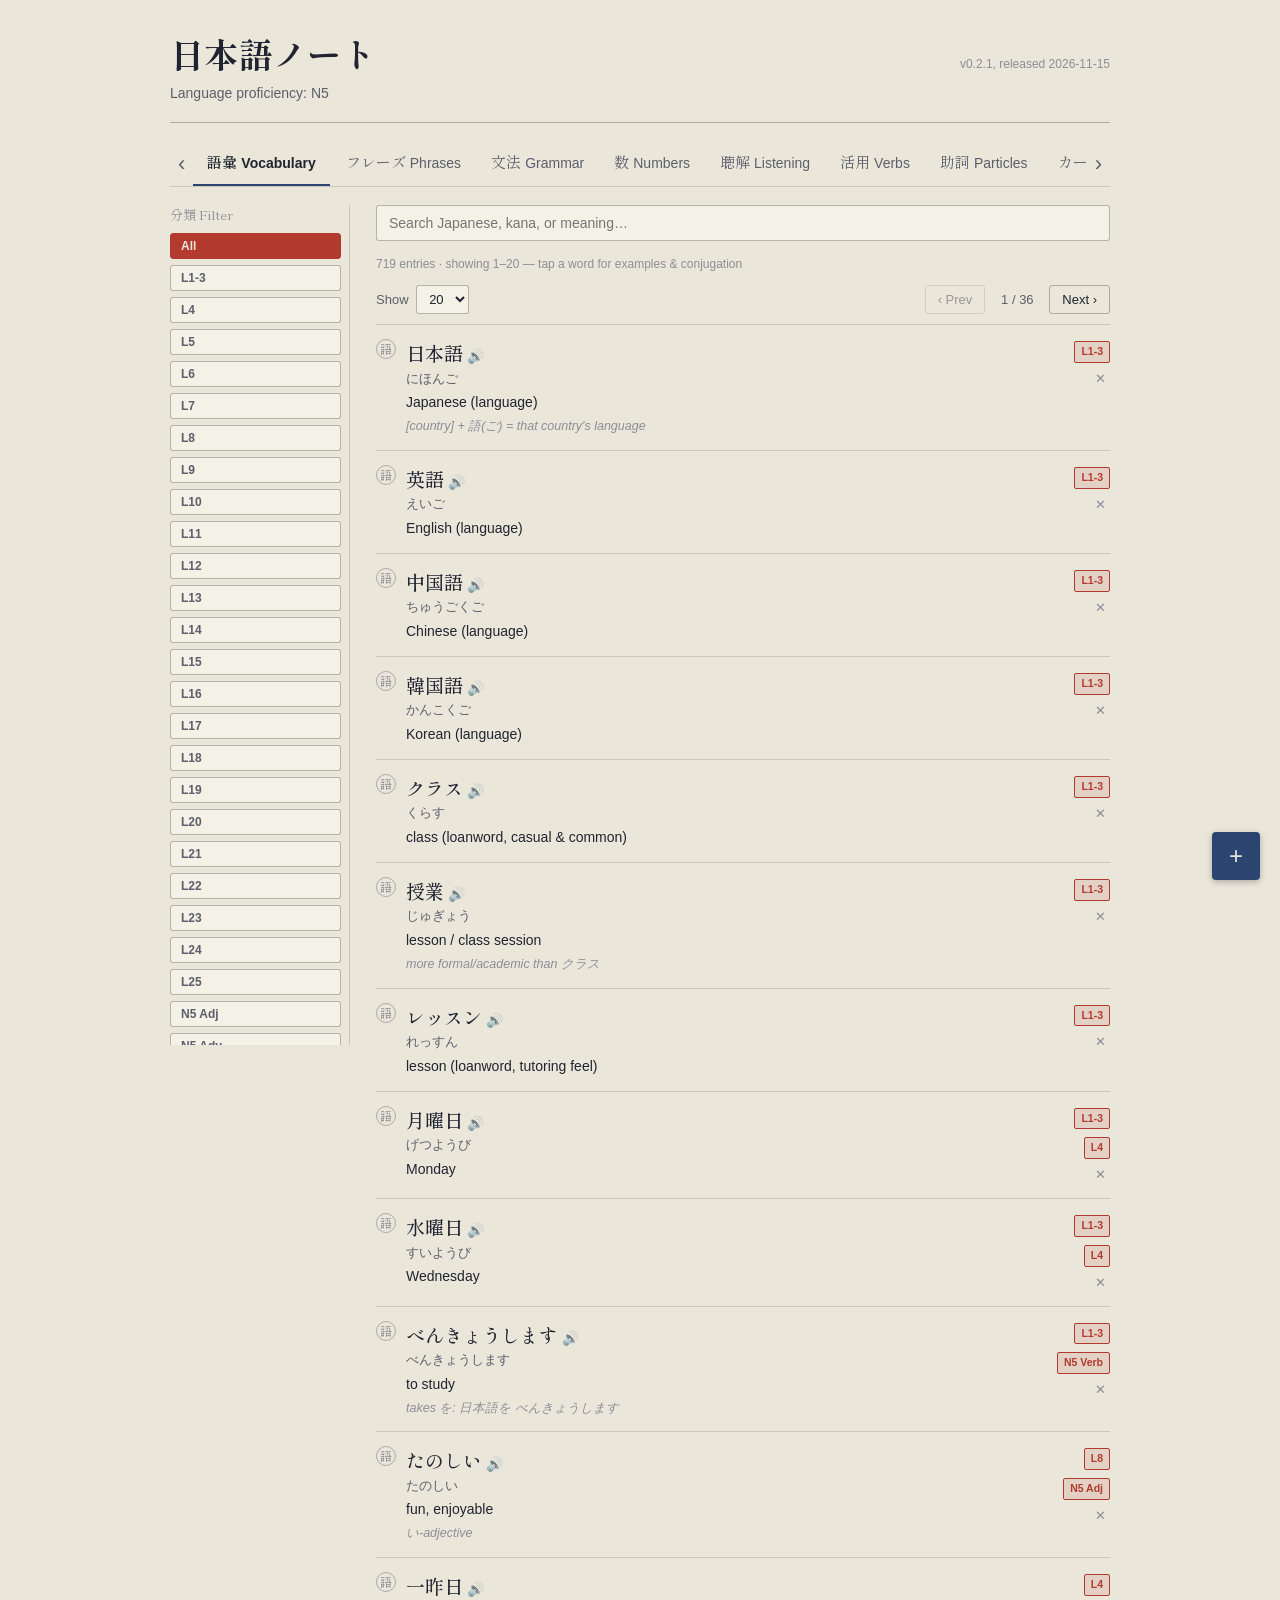
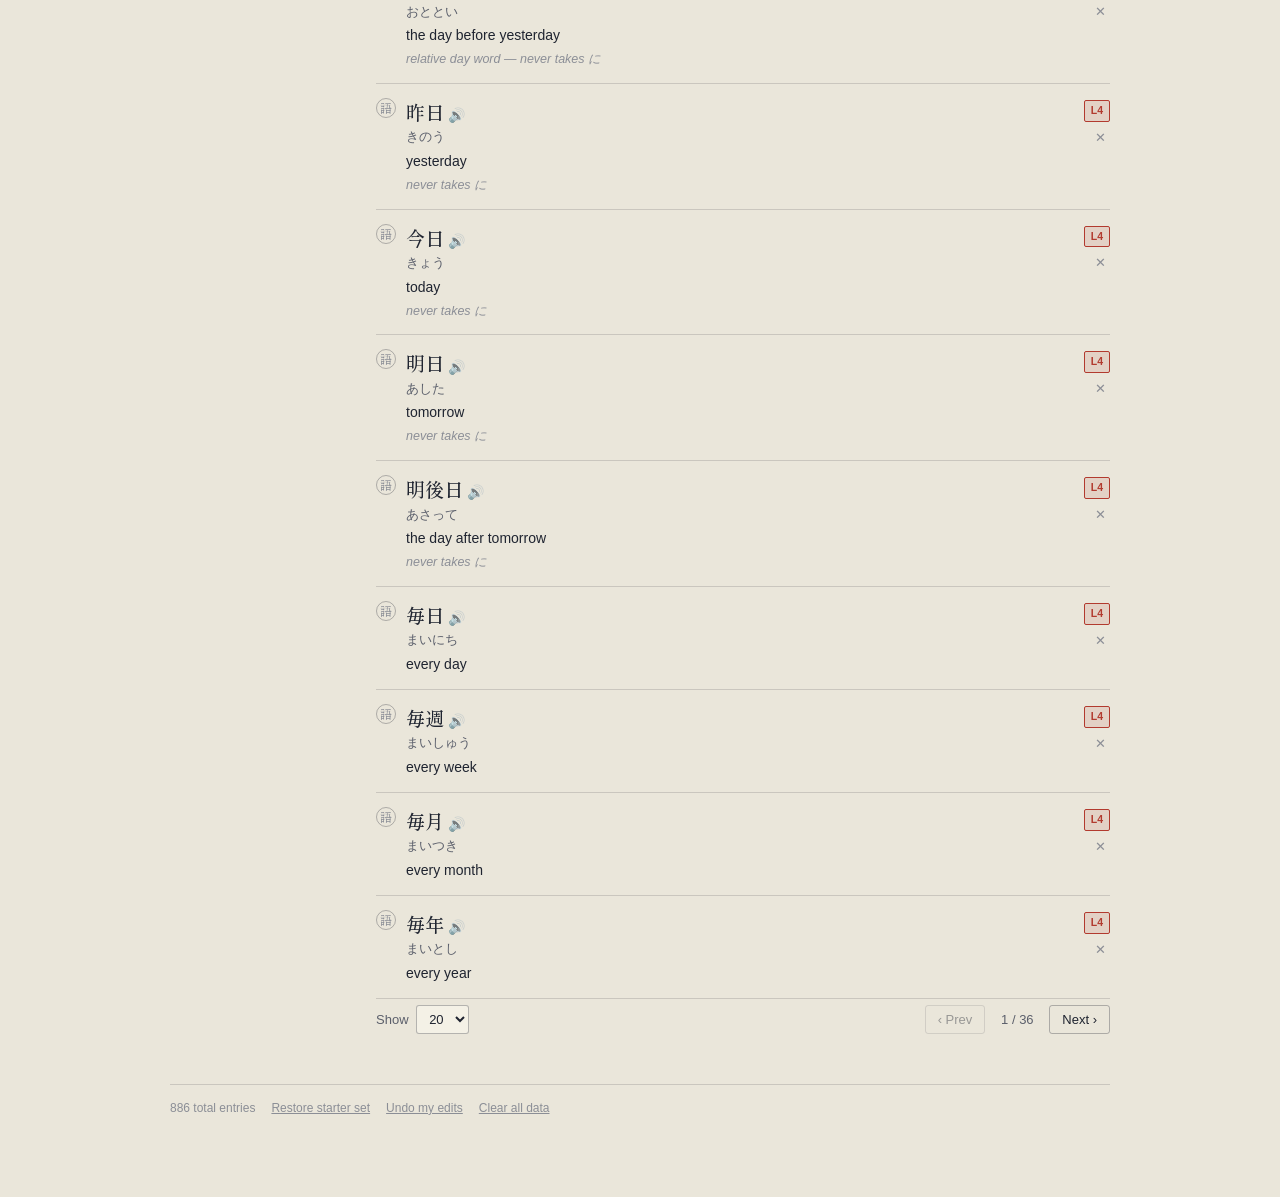
==== index.html @ fc646d75 "First commit for v.0.2.x" ====
<!DOCTYPE html>
<html lang="en">
<head>
<meta charset="UTF-8">
<meta name="viewport" content="width=device-width, initial-scale=1, viewport-fit=cover">
<title>日本語ノート — My Japanese Notebook</title>
<link rel="preconnect" href="https://fonts.googleapis.com">
<link rel="preconnect" href="https://fonts.gstatic.com" crossorigin>
<link rel="stylesheet" href="https://fonts.googleapis.com/css2?family=Shippori+Mincho:wght@500;700&display=swap">
<link rel="stylesheet" href="css/style.css">
</head>
<body>
<div class="app">
  <header class="top">
    <div class="top-row"><h1>日本語ノート</h1><span class="ver-line">v0.2.1, released 2026-11-15</span></div>
    <p class="prof-line">Language proficiency: N5</p>
  </header>

  <div class="tabs-wrap"><button class="tab-arrow" id="tabPrev" aria-label="Previous section">‹</button><nav class="tabs" id="tabs">
    <button data-tab="vocab" class="active"><span class="jp">語彙</span>Vocabulary</button>
    <button data-tab="phrase"><span class="jp">フレーズ</span>Phrases</button>
    <button data-tab="grammar"><span class="jp">文法</span>Grammar</button>
    <button data-tab="numbers"><span class="jp">数</span>Numbers</button>
    <button data-tab="listening"><span class="jp">聴解</span>Listening</button>
    <button data-tab="verbs"><span class="jp">活用</span>Verbs</button>
    <button data-tab="particles"><span class="jp">助詞</span>Particles</button>
    <button data-tab="flashcards"><span class="jp">カード</span>Flashcards</button>
    <button data-tab="quiz"><span class="jp">クイズ</span>Quiz</button>
  </nav><button class="tab-arrow" id="tabNext" aria-label="Next section">›</button></div>

  <main id="content"></main>

  <button class="fab" id="addFab" title="Add a new entry" aria-label="Add a new entry">+</button>

  <footer class="app-footer">
    <span id="totalCount"></span>
    <button id="restoreBtn">Restore starter set</button>
    <button id="resetEditsBtn">Undo my edits</button>
    <button id="clearBtn">Clear all data</button>
  </footer>
</div>

<div class="modal-overlay hidden" id="modalOverlay">
  <div class="modal">
    <h2 id="modalTitle">Add an entry</h2>
    <form id="addForm">
      <div class="field">
        <label for="f-category">Type</label>
        <select id="f-category">
          <option value="vocab">Vocabulary</option>
          <option value="phrase">Phrase</option>
          <option value="grammar">Grammar point</option>
        </select>
      </div>
      <div class="field">
        <label for="f-jp">Japanese</label>
        <textarea id="f-jp" rows="2" placeholder="例：食べます（會話可以換行貼上）" required></textarea>
      </div>
      <div class="field">
        <label for="f-reading">Reading / romaji</label>
        <input id="f-reading" type="text" placeholder="たべます">
      </div>
      <div class="field">
        <label for="f-meaning">Meaning</label>
        <textarea id="f-meaning" rows="2" placeholder="to eat" required></textarea>
      </div>
      <div class="field">
        <label>Tags <span class="field-hint">tap to select; a word can have several</span></label>
        <div id="tagPicker" class="tag-picker"></div>
        <div class="tag-add-row">
          <input id="f-newtag" type="text" placeholder="New tag, e.g. My Weak" autocomplete="off">
          <button type="button" class="btn" id="addTagBtn">＋ Add tag</button>
        </div>
        <input type="hidden" id="f-lesson" value="">
      </div>
      <div class="field">
        <label for="f-notes">Notes / example (optional)</label>
        <textarea id="f-notes" placeholder="Usage note or an example sentence"></textarea>
      </div>
      <div class="modal-actions">
        <button type="button" class="btn" id="cancelAdd">Cancel</button>
        <button type="submit" class="btn primary">Save entry</button>
      </div>
    </form>
  </div>
</div>

<script src="js/data-vocab.js"></script>
<script src="js/data-drills.js"></script>
<script src="js/app.js"></script>
</body>
</html>
---- css/style.css ----
:root {
    --paper: #EAE6DA;
    --paper-card: #F4F1E6;
    --ink: #1F2430;
    --ink-soft: #5B5F6B;
    --ink-faint: #8B8E96;
    --indigo: #2B4570;
    --indigo-soft: #5878A6;
    --seal: #B23A2E;
    --seal-ghost: rgba(178,58,46,0.12);
    --success: #4F6F52;
    --hairline: rgba(31,36,48,0.16);
    --hairline-strong: rgba(31,36,48,0.3);
    --focus: #2B4570;
    --font-display: "Shippori Mincho", "Hiragino Mincho ProN", "Yu Mincho", Georgia, serif;
    --font-body: -apple-system, BlinkMacSystemFont, "Segoe UI", Roboto, "Helvetica Neue", Arial, sans-serif;
  }
  @media (prefers-color-scheme: dark) {
    :root:not([data-theme="light"]) {
      --paper: #14181C;
      --paper-card: #1B2026;
      --ink: #E7E3DA;
      --ink-soft: #A9ADB6;
      --ink-faint: #70747C;
      --indigo: #8CAAD6;
      --indigo-soft: #5878A6;
      --seal: #E07264;
      --seal-ghost: rgba(224,114,100,0.14);
      --success: #86B08A;
      --hairline: rgba(231,227,218,0.14);
      --hairline-strong: rgba(231,227,218,0.28);
    }
  }
  :root[data-theme="dark"] {
    --paper: #14181C;
    --paper-card: #1B2026;
    --ink: #E7E3DA;
    --ink-soft: #A9ADB6;
    --ink-faint: #70747C;
    --indigo: #8CAAD6;
    --indigo-soft: #5878A6;
    --seal: #E07264;
    --seal-ghost: rgba(224,114,100,0.14);
    --success: #86B08A;
    --hairline: rgba(231,227,218,0.14);
    --hairline-strong: rgba(231,227,218,0.28);
  }
  * { box-sizing: border-box; }
  @media (prefers-reduced-motion: reduce) {
    * { animation: none !important; transition: none !important; }
  }
  html, body {
    height: 100%;
  }
  body {
    margin: 0;
    background: var(--paper);
    color: var(--ink);
    font-family: var(--font-body);
    line-height: 1.5;
    padding-top: env(safe-area-inset-top, 0px);
    padding-bottom: env(safe-area-inset-bottom, 0px);
  }
  html { scroll-padding-top: env(safe-area-inset-top, 0px); }

  .app {
    max-width: 720px;
    margin: 0 auto;
    padding: 28px 20px 80px;
  }

  header.top {
    padding-bottom: 18px;
    border-bottom: 1px solid var(--hairline-strong);
    margin-bottom: 18px;
  }
  header.top h1 {
    font-family: var(--font-display);
    font-weight: 700;
    font-size: clamp(26px, 6vw, 34px);
    margin: 0 0 4px;
    letter-spacing: 0.01em;
  }
  header.top p {
    margin: 0;
    color: var(--ink-soft);
    font-size: 14px;
    max-width: 48ch;
  }

  .top-row { display: flex; flex-wrap: wrap; align-items: baseline; justify-content: space-between; gap: 2px 12px; }
  .ver-line { margin-left: auto; font-size: 12px; color: var(--ink-faint); white-space: nowrap; }
  nav.tabs {
    display: flex;
    gap: 2px;
    overflow-x: auto;
    border-bottom: 1px solid var(--hairline);
    margin-bottom: 18px;
    -webkit-overflow-scrolling: touch;
  }
  nav.tabs::-webkit-scrollbar { display: none; }
  nav.tabs button {
    flex: 0 0 auto;
    background: none;
    border: none;
    font-family: var(--font-body);
    font-size: 14px;
    color: var(--ink-soft);
    padding: 10px 14px 12px;
    cursor: pointer;
    border-bottom: 2px solid transparent;
    white-space: nowrap;
  }
  nav.tabs button .jp { font-family: var(--font-display); font-size: 15px; margin-right: 4px; }
  nav.tabs button.active {
    color: var(--ink);
    border-bottom-color: var(--indigo);
    font-weight: 600;
  }
  nav.tabs button:focus-visible,
  button:focus-visible,
  input:focus-visible,
  select:focus-visible,
  textarea:focus-visible {
    outline: 2px solid var(--focus);
    outline-offset: 2px;
  }

  .toolbar {
    display: flex;
    gap: 8px;
    margin-bottom: 14px;
  }
  .toolbar input[type="search"] {
    flex: 1;
    min-width: 0;
    padding: 9px 12px;
    border: 1px solid var(--hairline-strong);
    background: var(--paper-card);
    color: var(--ink);
    border-radius: 3px;
    font-size: 14px;
  }
  .count-note {
    color: var(--ink-faint);
    font-size: 12px;
    margin: 0 0 12px;
  }

  .entry-list { display: flex; flex-direction: column; }
  .entry-row {
    display: grid;
    grid-template-columns: auto 1fr auto;
    gap: 10px;
    align-items: start;
    padding: 14px 0;
    border-bottom: 1px solid var(--hairline);
  }
  .entry-row:first-child { border-top: 1px solid var(--hairline); }
  .seal-chip {
    font-family: var(--font-body);
    font-size: 11px;
    font-weight: 700;
    color: var(--seal);
    border: 1.5px solid var(--seal);
    background: var(--seal-ghost);
    padding: 2px 6px;
    border-radius: 2px;
    transform: rotate(-3deg);
    white-space: nowrap;
    margin-top: 2px;
    cursor: pointer;
  }
  .entry-main .jp-line {
    font-family: var(--font-display);
    font-size: 19px;
    font-weight: 500;
  }
  .entry-main .reading {
    font-size: 13px;
    color: var(--ink-soft);
    margin-top: 1px;
  }
  .entry-main .meaning {
    margin-top: 4px;
    font-size: 14px;
  }
  .entry-main .notes {
    margin-top: 4px;
    font-size: 12.5px;
    color: var(--ink-faint);
    font-style: italic;
  }
  .cat-mono {
    font-family: var(--font-display);
    font-size: 12px;
    color: var(--ink-faint);
    border: 1px solid var(--hairline-strong);
    width: 20px; height: 20px;
    display: flex; align-items: center; justify-content: center;
    border-radius: 50%;
    flex: 0 0 auto;
  }
  .row-head { display: flex; gap: 6px; align-items: flex-start; }
  .del-btn {
    background: none;
    border: none;
    color: var(--ink-faint);
    cursor: pointer;
    font-size: 13px;
    padding: 2px 4px;
  }
  .del-btn:hover { color: var(--seal); }
  .empty-state {
    padding: 40px 10px;
    text-align: center;
    color: var(--ink-faint);
    font-size: 14px;
  }

  .fab {
    position: fixed;
    right: max(20px, env(safe-area-inset-right, 0px));
    bottom: max(20px, env(safe-area-inset-bottom, 0px) + 16px);
    width: 48px; height: 48px;
    background: var(--indigo);
    color: var(--paper);
    border: none;
    border-radius: 4px;
    font-size: 24px;
    line-height: 1;
    cursor: pointer;
    box-shadow: 0 2px 6px rgba(0,0,0,0.25);
  }

  .modal-overlay {
    position: fixed; inset: 0;
    background: rgba(0,0,0,0.45);
    display: flex; align-items: flex-end; justify-content: center;
    z-index: 50;
  }
  .modal-overlay.hidden { display: none; }
  .modal {
    background: var(--paper-card);
    width: 100%;
    max-width: 560px;
    border-radius: 10px 10px 0 0;
    padding: 20px 20px calc(20px + env(safe-area-inset-bottom, 0px));
    max-height: 85vh;
    overflow-y: auto;
  }
  @media (min-width: 640px) {
    .modal-overlay { align-items: center; }
    .modal { border-radius: 10px; }
  }
  .modal h2 {
    font-family: var(--font-display);
    font-size: 20px;
    margin: 0 0 14px;
  }
  .field { margin-bottom: 12px; }
  .field label {
    display: block;
    font-size: 12px;
    color: var(--ink-soft);
    margin-bottom: 4px;
  }
  .field input, .field select, .field textarea {
    width: 100%;
    padding: 9px 10px;
    border: 1px solid var(--hairline-strong);
    background: var(--paper);
    color: var(--ink);
    border-radius: 3px;
    font-size: 14px;
    font-family: var(--font-body);
  }
  .field textarea { resize: vertical; min-height: 54px; }
  .modal-actions { display: flex; gap: 10px; justify-content: flex-end; margin-top: 16px; }
  .btn {
    padding: 9px 16px;
    border-radius: 3px;
    border: 1px solid var(--hairline-strong);
    background: transparent;
    color: var(--ink);
    cursor: pointer;
    font-size: 14px;
    font-family: var(--font-body);
  }
  .btn.primary {
    background: var(--indigo);
    border-color: var(--indigo);
    color: var(--paper);
    font-weight: 600;
  }

  /* Flashcards */
  .fc-controls {
    display: flex;
    gap: 8px;
    align-items: center;
    margin-bottom: 16px;
    flex-wrap: wrap;
  }
  .fc-controls select { padding: 7px 10px; border-radius: 3px; border: 1px solid var(--hairline-strong); background: var(--paper-card); color: var(--ink); font-size: 13px; }
  .fc-progress { font-size: 12px; color: var(--ink-faint); margin-left: auto; }
  .fc-stage { display: flex; justify-content: center; padding: 20px 0 30px; perspective: 1200px; }
  .fc-card {
    width: 100%;
    max-width: 420px;
    height: 240px;
    position: relative;
    cursor: pointer;
  }
  .fc-card-inner {
    position: relative;
    width: 100%; height: 100%;
    transition: transform 0.45s;
    transform-style: preserve-3d;
  }
  .fc-card.flipped .fc-card-inner { transform: rotateY(180deg); }
  .fc-face {
    position: absolute; inset: 0;
    backface-visibility: hidden;
    border: 1px solid var(--hairline-strong);
    border-radius: 6px;
    background: var(--paper-card);
    display: flex; flex-direction: column; align-items: center; justify-content: center;
    padding: 24px;
    text-align: center;
    background-image:
      repeating-linear-gradient(var(--hairline) 0 1px, transparent 1px 28px),
      repeating-linear-gradient(90deg, var(--hairline) 0 1px, transparent 1px 28px);
    background-position: center;
  }
  .fc-face .big-jp {
    font-family: var(--font-display);
    font-size: clamp(26px, 7vw, 36px);
    font-weight: 700;
  }
  .fc-face .fc-reading { margin-top: 8px; color: var(--ink-soft); font-size: 14px; }
  .fc-face.back { transform: rotateY(180deg); }
  .fc-face .fc-meaning { font-size: 17px; font-weight: 600; }
  .fc-face .fc-notes { margin-top: 10px; font-size: 12.5px; color: var(--ink-faint); font-style: italic; max-width: 34ch; }
  .fc-face .hint { position: absolute; bottom: 10px; font-size: 11px; color: var(--ink-faint); }
  .fc-nav { display: flex; justify-content: center; gap: 10px; }

  /* Quiz */
  .quiz-q { font-size: 13px; color: var(--ink-faint); margin-bottom: 6px; }
  .quiz-jp { font-family: var(--font-display); font-size: 28px; margin-bottom: 2px; }
  .quiz-reading { color: var(--ink-soft); margin-bottom: 20px; font-size: 15px; }
  .quiz-options { display: flex; flex-direction: column; gap: 8px; margin-bottom: 18px; }
  .quiz-opt {
    text-align: left;
    padding: 12px 14px;
    border: 1px solid var(--hairline-strong);
    background: var(--paper-card);
    border-radius: 4px;
    font-size: 14.5px;
    cursor: pointer;
    color: var(--ink);
    display: flex;
    justify-content: space-between;
    align-items: center;
  }
  .quiz-opt:disabled { cursor: default; }
  .quiz-opt.correct { border-color: var(--success); color: var(--success); font-weight: 600; }
  .quiz-opt.wrong { border-color: var(--seal); color: var(--seal); }
  .quiz-mark { font-family: var(--font-display); font-weight: 700; }
  .quiz-feedback-row { display: flex; justify-content: space-between; align-items: center; margin-bottom: 14px; }
  .quiz-score-line { font-size: 13px; color: var(--ink-soft); }
  .quiz-summary ul { padding-left: 0; list-style: none; margin: 10px 0 0; }
  .quiz-summary li { padding: 8px 0; border-bottom: 1px solid var(--hairline); font-size: 14px; }
  .big-score { font-family: var(--font-display); font-size: 40px; text-align: center; margin: 10px 0; }
  .start-row { text-align: center; padding: 30px 0; }
  .start-row p { color: var(--ink-soft); font-size: 14px; max-width: 40ch; margin: 0 auto 16px; }

  footer.app-footer {
    margin-top: 40px;
    padding-top: 14px;
    border-top: 1px solid var(--hairline);
    font-size: 12px;
    color: var(--ink-faint);
    display: flex;
    gap: 16px;
    flex-wrap: wrap;
  }
  footer.app-footer button {
    background: none; border: none; padding: 0;
    color: var(--ink-faint); text-decoration: underline;
    cursor: pointer; font-size: 12px;
  }

  /* Tag chips bar */
  .tagbar { display: flex; gap: 6px; overflow-x: auto; padding-bottom: 10px; margin-bottom: 6px; -webkit-overflow-scrolling: touch; scrollbar-width: thin; scrollbar-color: var(--hairline-strong) transparent; }
  .tagbar::-webkit-scrollbar { height: 4px; }
  .tagbar::-webkit-scrollbar-thumb { background: var(--hairline-strong); border-radius: 2px; }
  .tagbar::-webkit-scrollbar-track { background: transparent; }

  /* Sidebar layout for filters & categories (wide screens) */
  .side-title { display: none; }
  .list-main { min-width: 0; }
  @media (min-width: 880px) {
    .app { max-width: 980px; }
    .list-layout { display: grid; grid-template-columns: 180px minmax(0, 1fr); gap: 26px; align-items: start; }
    .list-main { grid-column: 2; grid-row: 1; }
    .side-filter { grid-column: 1; grid-row: 1; position: sticky; top: 12px; max-height: calc(100vh - 60px); overflow-y: auto; padding-right: 8px; border-right: 1px solid var(--hairline); scrollbar-width: thin; scrollbar-color: var(--hairline-strong) transparent; }
    .side-filter::-webkit-scrollbar { width: 5px; }
    .side-filter::-webkit-scrollbar-thumb { background: var(--hairline-strong); border-radius: 3px; }
    .side-filter::-webkit-scrollbar-track { background: transparent; }
    .side-title { display: block; font-family: var(--font-display); font-size: 13px; color: var(--ink-faint); margin: 0 0 8px; }
    .side-filter .tagbar { flex-direction: column; overflow: visible; align-items: stretch; padding-bottom: 0; margin-bottom: 0; }
    .side-filter .tag-chip { text-align: left; }
    .side-filter .tag-chip.active { transform: none; }
  }
  .tag-chip { flex: 0 0 auto; font-size: 12px; font-weight: 600; color: var(--ink-soft); background: var(--paper-card); border: 1px solid var(--hairline-strong); border-radius: 3px; padding: 5px 10px; cursor: pointer; font-family: var(--font-body); }
  .tag-chip.active { color: var(--paper); background: var(--seal); border-color: var(--seal); transform: rotate(-1deg); }

  /* Audio buttons */
  .spk { background: none; border: none; cursor: pointer; font-size: 14px; padding: 0 4px; vertical-align: middle; opacity: 0.6; line-height: 1; }
  .spk:hover { opacity: 1; }
  .spk.big { font-size: 20px; }
  .fc-audio { margin-top: 10px; }

  /* Clickable rows */
  .entry-row { cursor: pointer; }
  .entry-row.compact { padding: 10px 0; }
  .entry-row.compact .jp-line { font-size: 16px; }
  .row-side { display: flex; flex-direction: column; align-items: flex-end; gap: 6px; max-width: 96px; }
  .row-side .seal-chip { transform: rotate(-2deg); font-size: 10.5px; }
  .xfind { margin-top: 22px; }

  /* Dictionary detail view */
  .detail-overlay { position: fixed; inset: 0; background: rgba(0,0,0,0.45); z-index: 60; display: flex; justify-content: center; align-items: stretch; overflow-y: auto; padding-top: calc(16px + env(safe-area-inset-top, 0px)); }
  .detail { background: var(--paper); width: 100%; max-width: 640px; min-height: 100%; padding: 20px 20px calc(40px + env(safe-area-inset-bottom, 0px)); border-radius: 12px 12px 0 0; }
  .detail-top { display: flex; justify-content: space-between; align-items: center; margin-bottom: 18px; }
  .jisho-link { color: var(--indigo); font-size: 13px; text-decoration: underline; }
  .detail-actions { display: flex; align-items: center; gap: 12px; }
  .pager { display: flex; justify-content: space-between; align-items: center; gap: 10px; margin: 6px 0 10px; font-size: 13px; color: var(--ink-soft); }
  .pager-size { padding: 5px 8px; border: 1px solid var(--hairline-strong); background: var(--paper-card); color: var(--ink); border-radius: 3px; font-size: 13px; margin-left: 4px; }
  .pager-nav { display: flex; align-items: center; gap: 8px; }
  .pager-nav .btn { padding: 6px 12px; font-size: 13px; }
  .pager-nav .btn:disabled { opacity: 0.4; cursor: default; }
  .pager-pos { min-width: 48px; text-align: center; }
  .field-hint { font-weight: 400; color: var(--ink-faint); font-size: 11px; margin-left: 6px; }
  .tag-picker { display: flex; flex-wrap: wrap; gap: 6px; max-height: 170px; overflow-y: auto; padding: 8px; border: 1px solid var(--hairline-strong); border-radius: 3px; background: var(--paper); scrollbar-width: thin; }
  .tag-picker .tag-chip.active { transform: none; }
  .tag-add-row { display: flex; gap: 8px; margin-top: 8px; }
  .tag-add-row input { flex: 1; min-width: 0; padding: 8px 10px; border: 1px solid var(--hairline-strong); background: var(--paper); color: var(--ink); border-radius: 3px; font-size: 14px; }
  .tag-add-row .btn { white-space: nowrap; padding: 6px 12px; }
  .detail-word { font-family: var(--font-display); font-size: clamp(30px, 8vw, 42px); font-weight: 700; }
  .detail-reading { color: var(--ink-soft); margin-top: 4px; font-size: 16px; }
  .detail-meaning { margin-top: 10px; font-size: 16px; font-weight: 600; }
  .detail-meta { display: flex; gap: 10px; align-items: center; margin-top: 10px; }
  .detail-meta .seal-chip { cursor: default; }
  .detail-notes { margin-top: 12px; font-size: 13.5px; color: var(--ink-soft); font-style: italic; border-left: 2px solid var(--hairline-strong); padding-left: 10px; }
  .detail-h { font-family: var(--font-display); font-size: 17px; margin: 26px 0 8px; border-bottom: 1px solid var(--hairline); padding-bottom: 6px; }
  .detail-sub { font-size: 12px; color: var(--ink-faint); font-family: var(--font-body); font-weight: 400; margin-left: 8px; }
  .conj-table { width: 100%; border-collapse: collapse; font-size: 14.5px; }
  .conj-table th { text-align: left; font-weight: 600; color: var(--ink-soft); font-size: 12.5px; padding: 8px 10px 8px 0; width: 84px; border-bottom: 1px solid var(--hairline); font-family: var(--font-body); }
  .conj-table td { padding: 8px 0; border-bottom: 1px solid var(--hairline); font-family: var(--font-display); font-size: 16px; }
  .conj-table td.conj-spk { width: 34px; text-align: right; font-family: var(--font-body); }

  /* Numbers & counters tab */
  .num-grid { display: grid; grid-template-columns: repeat(auto-fill, minmax(160px, 1fr)); gap: 0 16px; margin-bottom: 8px; }
  .num-cell { display: flex; align-items: baseline; gap: 8px; padding: 7px 0; border-bottom: 1px solid var(--hairline); }
  .num-written { font-family: var(--font-display); font-size: 16px; font-weight: 600; min-width: 48px; }
  .num-reading { font-size: 13.5px; color: var(--ink-soft); flex: 1; }
  .num-reading.irr { color: var(--seal); font-weight: 700; }
  .irr-mark { color: var(--seal); font-weight: 700; }
  .num-note { font-size: 12px; color: var(--ink-faint); margin: 2px 0 0; }

  /* Listening practice */
  .pack-grid { display: grid; grid-template-columns: 1fr; gap: 12px; margin: 14px 0 6px; }
  @media (min-width: 620px) { .pack-grid { grid-template-columns: 1fr 1fr; } }
  .pack-card { text-align: left; background: var(--paper-card); border: 1px solid var(--hairline-strong); border-radius: 6px; padding: 16px; cursor: pointer; display: flex; flex-direction: column; gap: 6px; color: var(--ink); font-family: var(--font-body); }
  .pack-card:hover { border-color: var(--indigo); }
  .pack-jp { font-family: var(--font-display); font-size: 22px; font-weight: 700; }
  .pack-en { font-size: 12px; color: var(--ink-faint); }
  .pack-desc { font-size: 13px; color: var(--ink-soft); line-height: 1.5; }
  .listen-slow { font-size: 13px; color: var(--ink-soft); display: inline-flex; align-items: center; gap: 6px; cursor: pointer; }
  .listen-controls { display: flex; align-items: center; gap: 14px; margin: 10px 0 14px; }
  .listen-q { font-family: var(--font-display); font-size: 19px; margin: 6px 0 12px; }
  .qr-opts .qr-text { visibility: hidden; flex: 1; text-align: left; margin-left: 10px; }
  .quiz-opt.revealed .qr-text { visibility: visible; }
  .qr-num { font-weight: 700; color: var(--indigo); flex: 0 0 auto; }
  .native-links { display: flex; flex-direction: column; gap: 8px; }
  .native-links a { color: var(--indigo); font-size: 14px; text-decoration: underline; }
  .transcript { display: flex; flex-direction: column; }
  .t-line { display: flex; gap: 10px; align-items: baseline; background: none; border: none; border-bottom: 1px solid var(--hairline); padding: 9px 0 4px; cursor: pointer; text-align: left; color: var(--ink); width: 100%; }
  .t-spk { font-size: 11px; font-weight: 700; color: var(--seal); border: 1px solid var(--seal); border-radius: 2px; padding: 1px 5px; flex: 0 0 auto; }
  .t-jp { font-family: var(--font-display); font-size: 16px; }
  .t-zh { font-size: 12.5px; color: var(--ink-faint); margin: 2px 0 8px 0; }
  .t-zh.t-q { color: var(--ink-soft); font-weight: 600; }
  /* Verb transformation table */
  .verb-wrap { overflow-x: auto; -webkit-overflow-scrolling: touch; margin-bottom: 10px; }
  .verb-table { border-collapse: collapse; width: 100%; min-width: 640px; font-size: 13.5px; }
  .verb-table th { text-align: left; font-size: 12px; color: var(--ink-soft); font-weight: 600; padding: 6px 8px 6px 0; border-bottom: 1px solid var(--hairline-strong); white-space: nowrap; }
  .verb-table th small { display: block; font-weight: 400; color: var(--ink-faint); font-size: 10.5px; }
  .verb-table td { padding: 7px 8px 7px 0; border-bottom: 1px solid var(--hairline); vertical-align: top; }
  .verb-table td.vf { cursor: pointer; }
  .verb-table td.vf:hover .vk { color: var(--indigo); }
  .verb-table .vk { display: block; font-family: var(--font-display); font-size: 15px; }
  .verb-table .vr { display: block; font-size: 11px; color: var(--ink-faint); }
  .verb-table .vg { font-weight: 700; color: var(--indigo); white-space: nowrap; }
  .verb-table .vm { color: var(--ink-soft); font-size: 12.5px; }
  .verb-table .vm small { display: block; color: var(--ink-faint); font-size: 10.5px; }
  .verb-table tr.trap .vk:first-child { color: var(--seal); }
  .verb-rules p { font-size: 13.5px; line-height: 1.6; margin: 0 0 10px; color: var(--ink-soft); }
  .verb-rules strong { color: var(--ink); }
  /* Particles */
  .p-card { border: 1px solid var(--hairline-strong); border-radius: 6px; background: var(--paper-card); padding: 14px 16px 4px; margin-bottom: 16px; }
  .p-head { display: flex; align-items: baseline; gap: 12px; border-bottom: 1px solid var(--hairline); padding-bottom: 8px; margin-bottom: 6px; }
  .p-big { font-family: var(--font-display); font-size: 30px; font-weight: 700; color: var(--indigo); }
  .p-name { font-size: 13px; color: var(--ink-soft); }
  .p-use { display: grid; grid-template-columns: auto 1fr; gap: 10px; padding: 10px 0; border-bottom: 1px solid var(--hairline); align-items: start; }
  .p-use:last-child { border-bottom: none; }
  .seal-chip.static { cursor: default; transform: rotate(-2deg); }
  .p-how { font-size: 13.5px; color: var(--ink-soft); }
  .p-ex { font-family: var(--font-display); font-size: 17px; margin-top: 3px; }
  .p-blank { color: var(--seal); font-weight: 700; border-bottom: 2px solid var(--seal); padding: 0 6px; }
  .p-opts .quiz-opt { font-family: var(--font-display); font-size: 17px; }
  /* Mixed quiz */
  .fmt-grid { display: grid; grid-template-columns: 1fr 1fr; gap: 8px; margin: 10px 0 6px; }
  @media (min-width: 620px) { .fmt-grid { grid-template-columns: 1fr 1fr 1fr; } }
  .fmt-opt { display: flex; align-items: center; gap: 8px; border: 1px solid var(--hairline-strong); background: var(--paper-card); border-radius: 4px; padding: 10px 12px; cursor: pointer; }
  .fmt-jp { font-family: var(--font-display); font-weight: 700; }
  .fmt-en { font-size: 11px; color: var(--ink-faint); }
  .conv-box { border-left: 2px solid var(--hairline-strong); padding-left: 12px; margin: 6px 0 10px; }
  .conv-line { display: flex; gap: 10px; align-items: baseline; padding: 6px 0; }
  .order-answer { min-height: 52px; border: 1px dashed var(--hairline-strong); border-radius: 4px; padding: 8px; display: flex; flex-wrap: wrap; gap: 6px; margin: 8px 0; background: var(--paper-card); }
  .order-tiles { display: flex; flex-wrap: wrap; gap: 6px; margin-bottom: 8px; }
  .tile { font-family: var(--font-display); font-size: 16px; padding: 6px 10px; border: 1px solid var(--hairline-strong); background: var(--paper); color: var(--ink); border-radius: 3px; cursor: pointer; }
  .tile.picked { border-color: var(--indigo); background: var(--paper-card); }
  .tile.used { opacity: 0.3; cursor: default; }
  .order-verdict { font-weight: 700; margin: 8px 0 2px; }
  .order-verdict.ok { color: var(--success); }
  .order-verdict.ng { color: var(--seal); }
  /* Colour swatch & position map */
  .swatch { display: inline-block; width: 14px; height: 14px; border-radius: 50%; border: 1px solid var(--hairline-strong); margin-right: 8px; vertical-align: middle; }
  .map-box { margin: 4px 0 18px; }
  .pos-map { width: 100%; height: auto; display: block; background: var(--paper-card); border: 1px solid var(--hairline-strong); border-radius: 6px; }
  .mp-road { fill: var(--hairline); }
  .mp-div { stroke: var(--hairline-strong); stroke-dasharray: 4 4; }
  .mp-bld { fill: var(--paper); stroke: var(--hairline-strong); stroke-width: 1.2; }
  .mp-bank { stroke: var(--indigo); stroke-width: 2.5; }
  .mp-park { fill: rgba(79,111,82,0.22); stroke: var(--success); stroke-width: 1.2; }
  .mp-post { fill: var(--seal); }
  .mp-desk { fill: var(--hairline-strong); }
  .mp-ani { fill: var(--paper); stroke: var(--ink-soft); stroke-width: 1.2; }
  .mp-ball { fill: var(--indigo); }
  .mp-txt { fill: var(--ink); font-family: var(--font-display); font-size: 13px; }
  .mp-big { font-size: 17px; font-weight: 700; }
  .mp-c { text-anchor: middle; }
  .mp-tag { fill: var(--seal); font-family: var(--font-body); font-size: 12px; font-weight: 700; }
  .mp-g { cursor: pointer; }
  .mp-g:hover .mp-bld, .mp-g:hover .mp-ani, .mp-g.active .mp-bld, .mp-g.active .mp-ani, .mp-g.active .mp-park { stroke: var(--seal); stroke-width: 2.5; }
  .map-cap { margin-top: 10px; font-size: 14px; line-height: 1.5; }
  .map-cap .t-jp { font-size: 17px; }




  /* v0.2.1 */
  .prof-line { margin: 2px 0 0; font-size: 13px; color: var(--ink-soft); }
  .tabs-wrap { display: flex; align-items: stretch; border-bottom: 1px solid var(--hairline); margin-bottom: 18px; }
  .tabs-wrap nav.tabs { flex: 1; min-width: 0; border-bottom: none; margin-bottom: 0; }
  .tab-arrow { flex: 0 0 auto; background: none; border: none; color: var(--ink-soft); font-size: 22px; line-height: 1; padding: 0 8px; cursor: pointer; }
  .tab-arrow:hover { color: var(--indigo); }
  .seal-chip, .row-side .seal-chip, .seal-chip.static, .tag-chip.active { transform: none; }
  .jp-line, .entry-main .meaning, .detail-word, .detail-meaning, .fc-face .big-jp, .fc-face .fc-meaning { white-space: pre-line; }
  .detail-word.long { font-size: 19px; font-weight: 500; line-height: 1.7; }
  .uline { text-decoration: underline; text-underline-offset: 5px; }
  .read-box { white-space: pre-line; border: 1px solid var(--hairline-strong); background: var(--paper-card); border-radius: 4px; padding: 12px 14px; font-family: var(--font-display); font-size: 16px; line-height: 1.8; margin: 6px 0 10px; }
  .read-table { min-width: 0; }
  .read-table th, .read-table td { padding: 6px 10px 6px 0; }
  .long-opts .quiz-opt { font-size: 14px; }
  .mock-card { border: 1px solid var(--indigo); border-radius: 6px; background: var(--paper-card); padding: 16px; margin: 4px 0 8px; display: flex; flex-direction: column; gap: 8px; align-items: flex-start; }
  .plain-table td { font-family: var(--font-display); font-size: 14px; line-height: 1.5; }
  .fmt-opt { align-items: flex-start; }

  /* answer sheet */
  .sheet-row { display: flex; flex-wrap: wrap; align-items: center; gap: 6px 12px; padding: 7px 0; border-bottom: 1px solid var(--hairline); }
  .sheet-num { width: 26px; font-weight: 700; color: var(--ink-soft); font-size: 13px; }
  .sheet-opts { display: flex; gap: 6px; }
  .sheet-opt { width: 34px; height: 34px; border-radius: 50%; border: 1px solid var(--hairline-strong); background: var(--paper-card); color: var(--ink); cursor: pointer; font-size: 14px; }
  .sheet-opt.sel { background: var(--indigo); border-color: var(--indigo); color: var(--paper); font-weight: 700; }
  .sheet-opt.right { border: 2px solid var(--success); color: var(--success); background: var(--paper-card); font-weight: 700; }
  .sheet-opt.sel.right { background: var(--success); color: var(--paper); }
  .sheet-opt.wrong { background: var(--seal); border-color: var(--seal); color: var(--paper); }
  .sheet-note { flex: 1 1 220px; font-size: 12.5px; color: var(--ink-soft); }
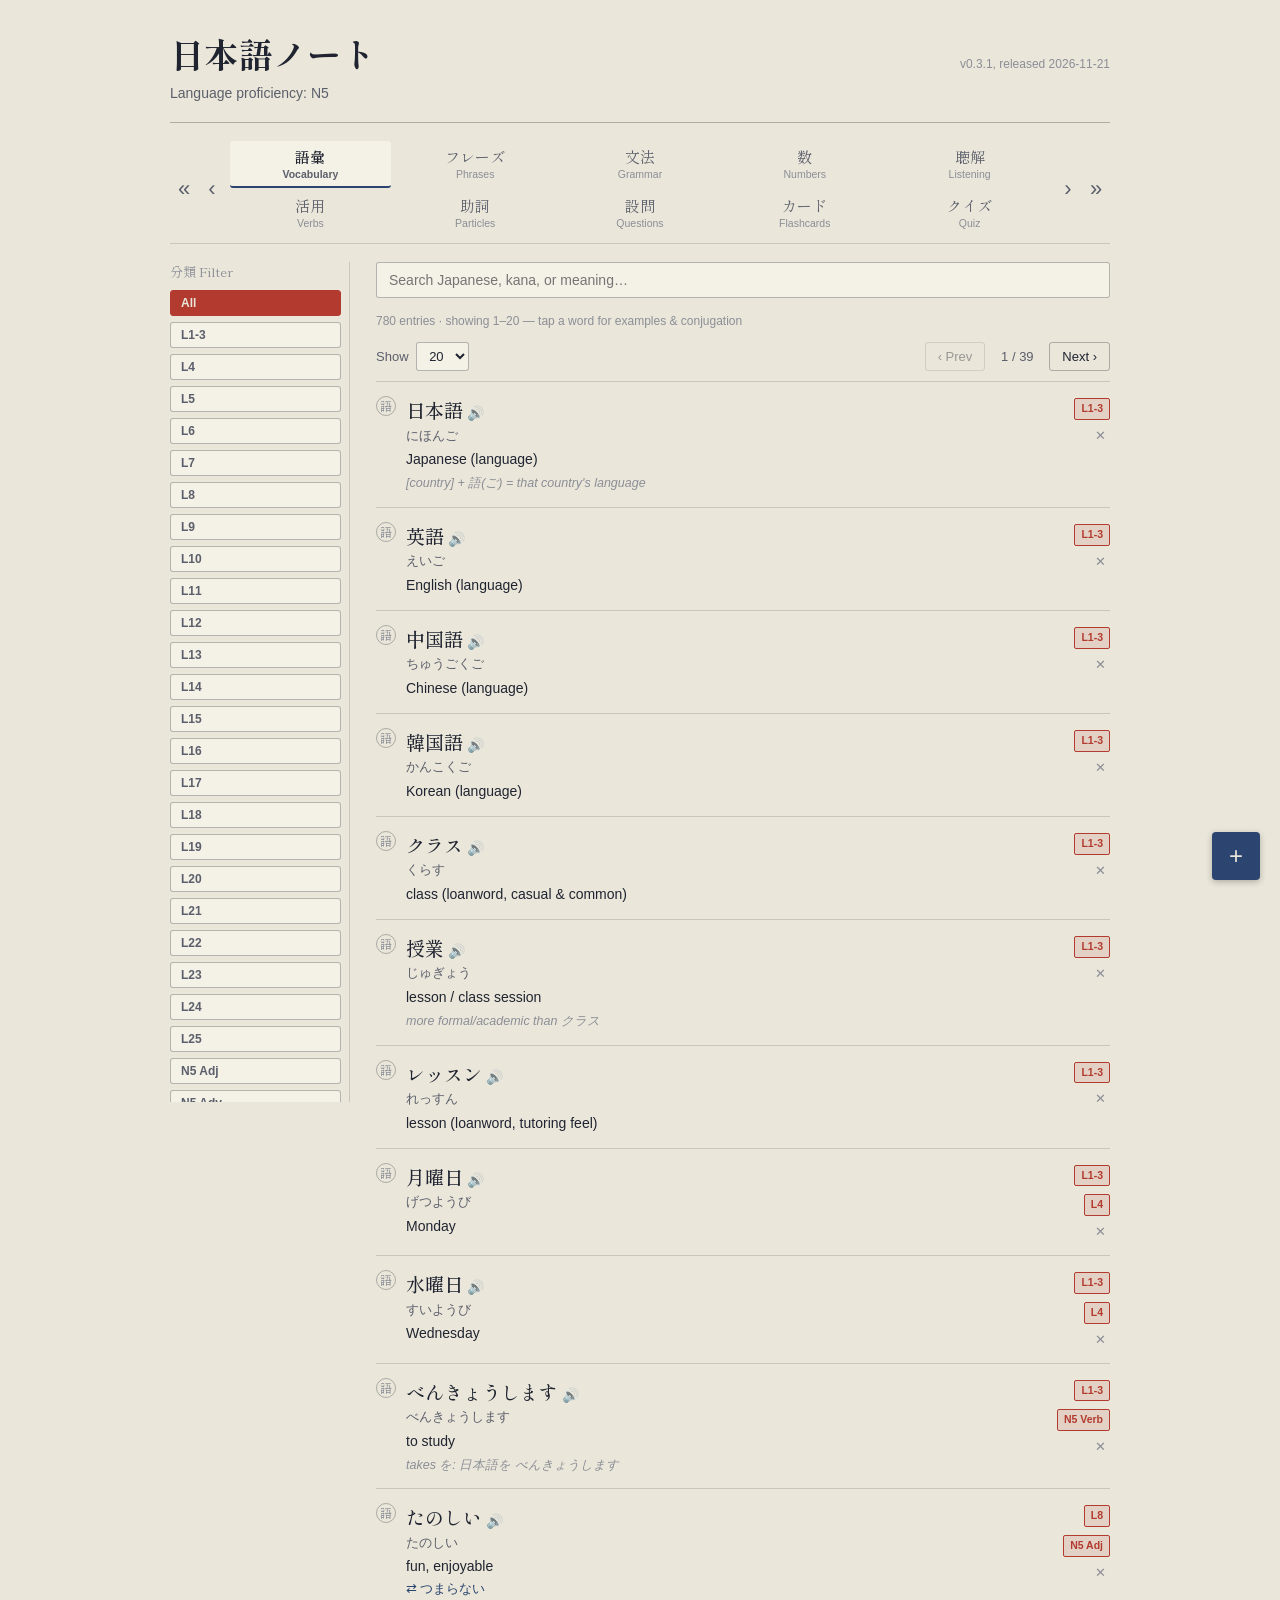
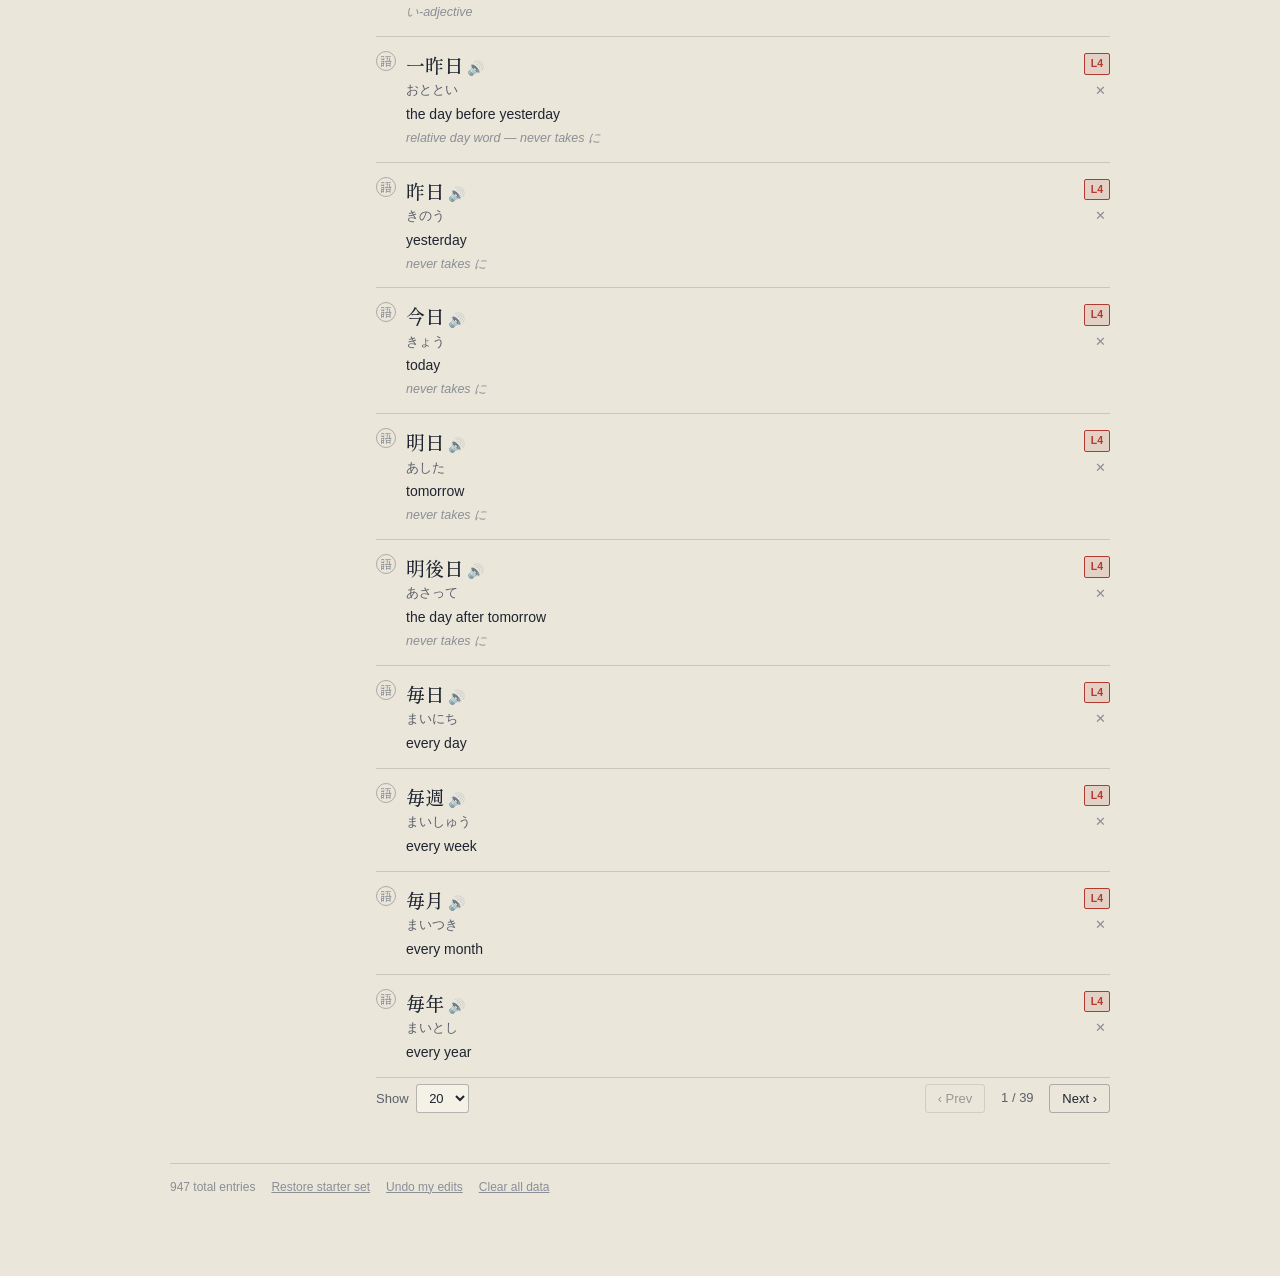
==== commit 22b79619: "Add files via upload" ====
--- a/index.html
+++ b/index.html
@@ -12,21 +12,26 @@
 <body>
 <div class="app">
   <header class="top">
-    <div class="top-row"><h1>日本語ノート</h1><span class="ver-line">v0.2.1, released 2026-11-15</span></div>
+    <div class="top-row"><h1>日本語ノート</h1><span class="ver-line">v0.3.1, released 2026-11-21</span></div>
     <p class="prof-line">Language proficiency: N5</p>
   </header>
 
-  <div class="tabs-wrap"><button class="tab-arrow" id="tabPrev" aria-label="Previous section">‹</button><nav class="tabs" id="tabs">
-    <button data-tab="vocab" class="active"><span class="jp">語彙</span>Vocabulary</button>
-    <button data-tab="phrase"><span class="jp">フレーズ</span>Phrases</button>
-    <button data-tab="grammar"><span class="jp">文法</span>Grammar</button>
-    <button data-tab="numbers"><span class="jp">数</span>Numbers</button>
-    <button data-tab="listening"><span class="jp">聴解</span>Listening</button>
-    <button data-tab="verbs"><span class="jp">活用</span>Verbs</button>
-    <button data-tab="particles"><span class="jp">助詞</span>Particles</button>
-    <button data-tab="flashcards"><span class="jp">カード</span>Flashcards</button>
-    <button data-tab="quiz"><span class="jp">クイズ</span>Quiz</button>
-  </nav><button class="tab-arrow" id="tabNext" aria-label="Next section">›</button></div>
+  <div class="tabs-wrap">
+    <div class="tab-arrows"><button class="tab-arrow" id="tabFirst" aria-label="First section">«</button><button class="tab-arrow" id="tabPrev" aria-label="Previous section">‹</button></div>
+    <nav class="tabs" id="tabs">
+      <button data-tab="vocab" class="active"><span class="jp">語彙</span><span class="en">Vocabulary</span></button>
+      <button data-tab="phrase"><span class="jp">フレーズ</span><span class="en">Phrases</span></button>
+      <button data-tab="grammar"><span class="jp">文法</span><span class="en">Grammar</span></button>
+      <button data-tab="numbers"><span class="jp">数</span><span class="en">Numbers</span></button>
+      <button data-tab="listening"><span class="jp">聴解</span><span class="en">Listening</span></button>
+      <button data-tab="verbs"><span class="jp">活用</span><span class="en">Verbs</span></button>
+      <button data-tab="particles"><span class="jp">助詞</span><span class="en">Particles</span></button>
+      <button data-tab="patterns"><span class="jp">設問</span><span class="en">Questions</span></button>
+      <button data-tab="flashcards"><span class="jp">カード</span><span class="en">Flashcards</span></button>
+      <button data-tab="quiz"><span class="jp">クイズ</span><span class="en">Quiz</span></button>
+    </nav>
+    <div class="tab-arrows"><button class="tab-arrow" id="tabNext" aria-label="Next section">›</button><button class="tab-arrow" id="tabLast" aria-label="Last section">»</button></div>
+  </div>
 
   <main id="content"></main>
 
--- a/css/style.css
+++ b/css/style.css
@@ -578,14 +578,37 @@
   .mock-card { border: 1px solid var(--indigo); border-radius: 6px; background: var(--paper-card); padding: 16px; margin: 4px 0 8px; display: flex; flex-direction: column; gap: 8px; align-items: flex-start; }
   .plain-table td { font-family: var(--font-display); font-size: 14px; line-height: 1.5; }
   .fmt-opt { align-items: flex-start; }
-
-  /* answer sheet */
-  .sheet-row { display: flex; flex-wrap: wrap; align-items: center; gap: 6px 12px; padding: 7px 0; border-bottom: 1px solid var(--hairline); }
-  .sheet-num { width: 26px; font-weight: 700; color: var(--ink-soft); font-size: 13px; }
-  .sheet-opts { display: flex; gap: 6px; }
-  .sheet-opt { width: 34px; height: 34px; border-radius: 50%; border: 1px solid var(--hairline-strong); background: var(--paper-card); color: var(--ink); cursor: pointer; font-size: 14px; }
-  .sheet-opt.sel { background: var(--indigo); border-color: var(--indigo); color: var(--paper); font-weight: 700; }
-  .sheet-opt.right { border: 2px solid var(--success); color: var(--success); background: var(--paper-card); font-weight: 700; }
-  .sheet-opt.sel.right { background: var(--success); color: var(--paper); }
-  .sheet-opt.wrong { background: var(--seal); border-color: var(--seal); color: var(--paper); }
-  .sheet-note { flex: 1 1 220px; font-size: 12.5px; color: var(--ink-soft); }
+  /* v0.2.2: on narrow screens the category bar sits above the search box and list */
+  @media (max-width: 879px) {
+    .list-layout { display: flex; flex-direction: column; }
+    .list-layout .side-filter { order: -1; }
+    .list-layout .list-main { width: 100%; }
+    .tab-arrow { padding: 0 5px; }
+  }
+
+
+  /* v0.3.1 */
+  .app { overflow-x: clip; }
+  .tabs-wrap { display: grid; grid-template-columns: auto minmax(0, 1fr) auto; align-items: center; gap: 4px; border-bottom: 1px solid var(--hairline); margin-bottom: 18px; padding-bottom: 6px; }
+  .tab-arrows { display: flex; align-items: center; }
+  .tabs-wrap .tab-arrow { width: 28px; height: 44px; padding: 0; text-align: center; flex: 0 0 auto; }
+  .tabs-wrap nav.tabs { display: grid; grid-template-columns: repeat(5, minmax(0, 1fr)); gap: 2px 4px; overflow: visible; border-bottom: none; margin: 0; }
+  .tabs-wrap nav.tabs button { display: flex; flex-direction: column; align-items: center; justify-content: center; gap: 1px; min-width: 0; padding: 5px 2px 6px; border-radius: 3px; border-bottom: 2px solid transparent; white-space: nowrap; }
+  .tabs-wrap nav.tabs button .jp { margin: 0; font-size: 15px; }
+  .tabs-wrap nav.tabs button .en { font-size: 10.5px; color: var(--ink-faint); max-width: 100%; overflow: hidden; text-overflow: ellipsis; }
+  .tabs-wrap nav.tabs button.active { background: var(--paper-card); border-bottom-color: var(--indigo); }
+  .tabs-wrap nav.tabs button.active .en { color: var(--ink-soft); }
+  @media (max-width: 520px) {
+    .tabs-wrap nav.tabs button .en { display: none; }
+    .tabs-wrap .tab-arrow { width: 22px; font-size: 20px; }
+  }
+  .ant { margin-top: 3px; font-size: 12.5px; color: var(--indigo); }
+  .qp-title { font-family: var(--font-display); font-size: 17px; font-weight: 700; flex: 1; }
+  .qp-pat { padding: 10px 0 6px; border-bottom: 1px solid var(--hairline); }
+  .qp-pat:last-child { border-bottom: none; }
+  .qp-tpl { font-family: var(--font-display); font-size: 17px; font-weight: 600; }
+  .qp-zh { font-size: 13.5px; color: var(--ink-soft); margin-top: 2px; }
+  .qp-note { font-size: 12.5px; color: var(--ink-faint); margin-top: 3px; }
+  .src-chip { display: inline-block; font-size: 10.5px; font-weight: 700; color: var(--seal); border: 1px solid var(--seal); border-radius: 2px; padding: 0 5px; margin-left: 4px; vertical-align: middle; }
+  .src-chip.soft { color: var(--ink-faint); border-color: var(--hairline-strong); }
+  .qp-pat .transcript { margin-top: 4px; }
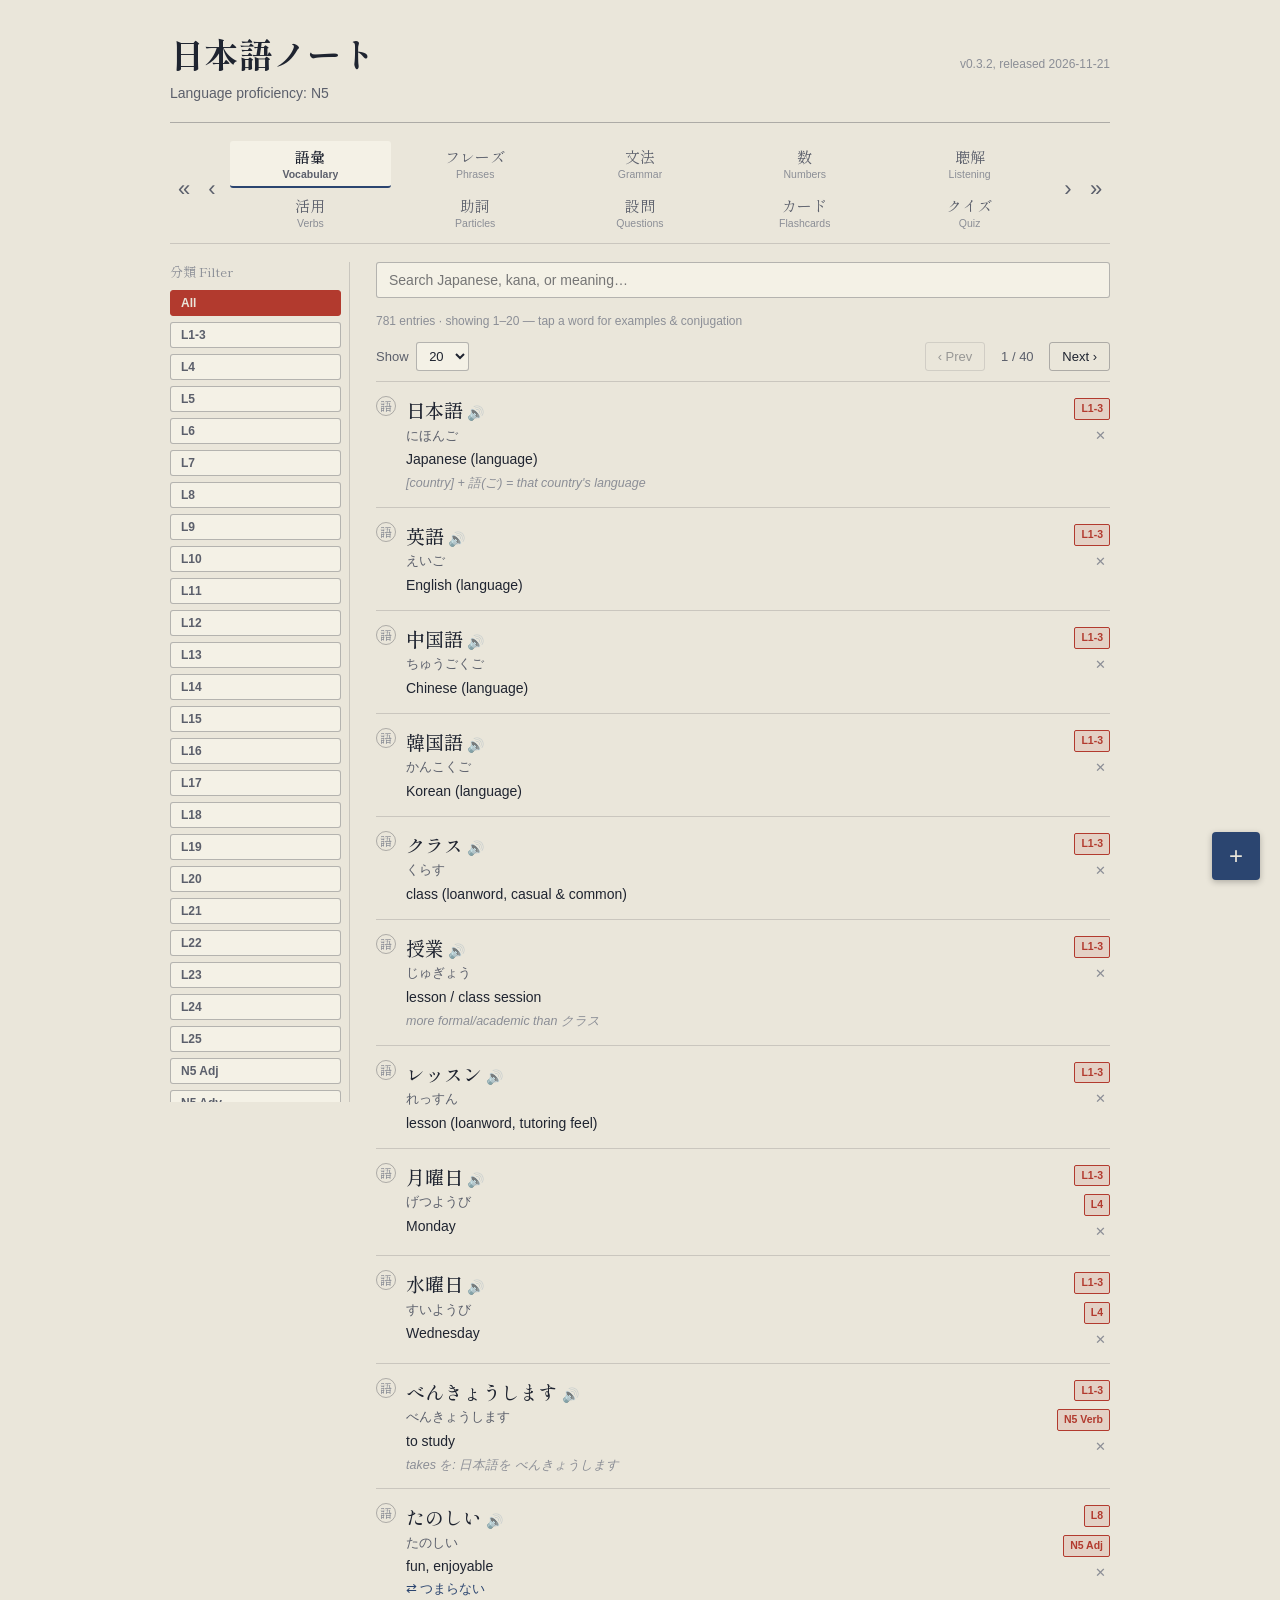
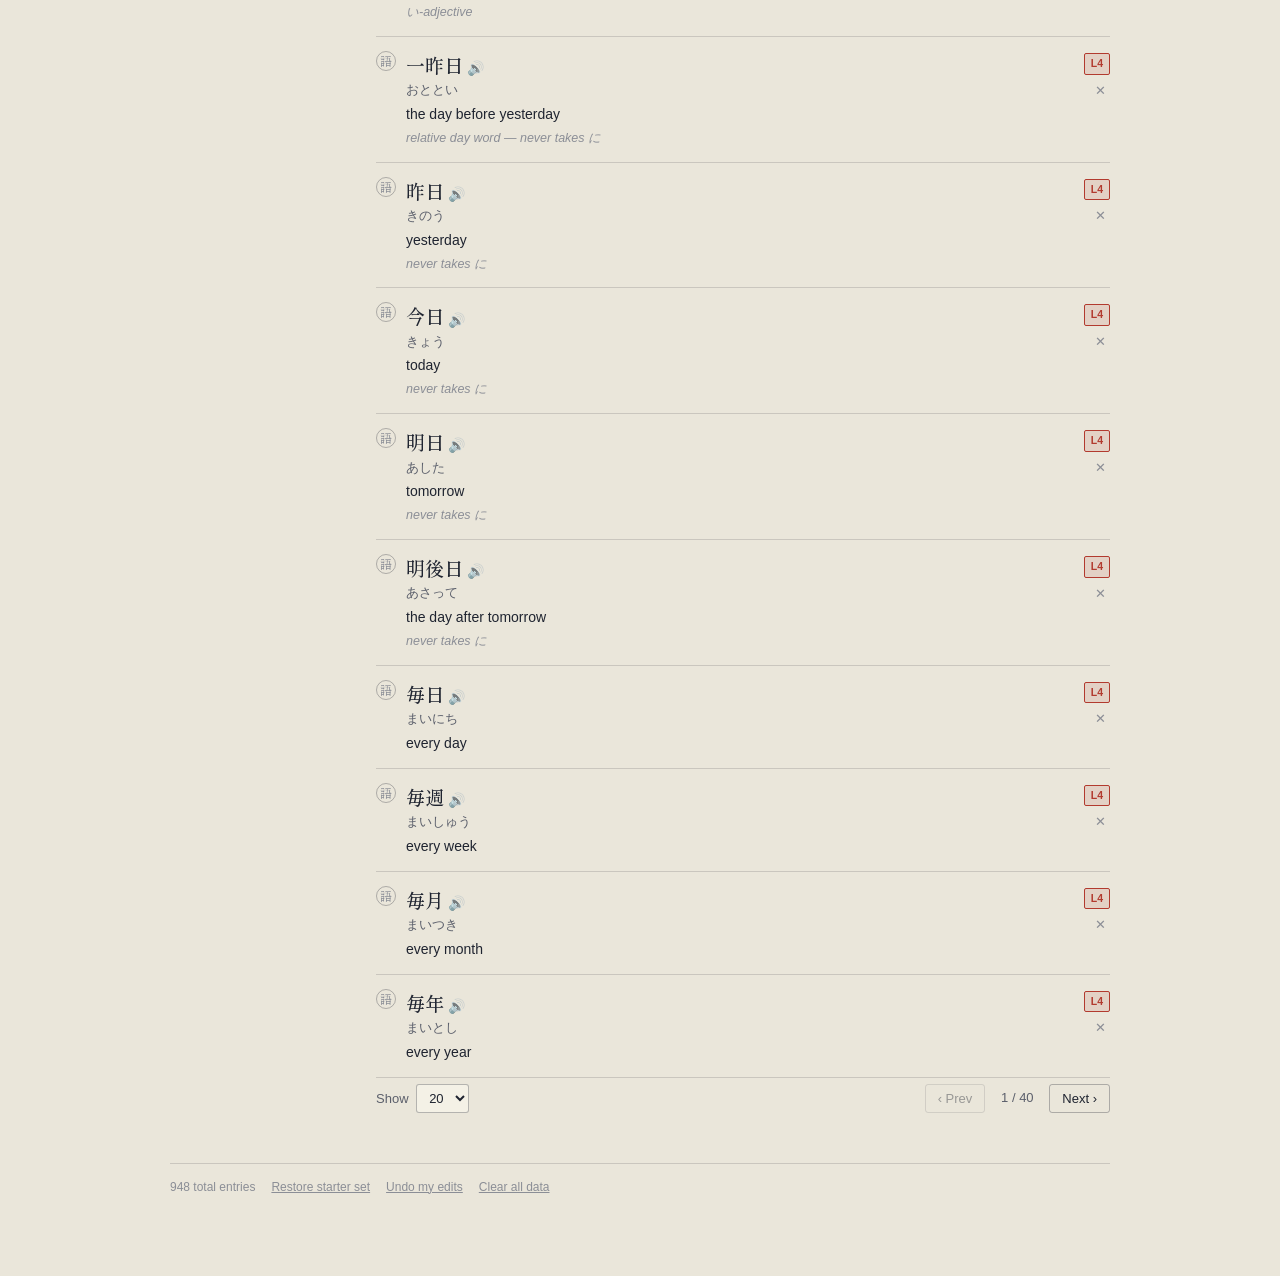
==== commit 8a7687d6: "small patch" ====
--- a/index.html
+++ b/index.html
@@ -12,7 +12,7 @@
 <body>
 <div class="app">
   <header class="top">
-    <div class="top-row"><h1>日本語ノート</h1><span class="ver-line">v0.3.1, released 2026-11-21</span></div>
+    <div class="top-row"><h1>日本語ノート</h1><span class="ver-line">v0.3.2, released 2026-11-21</span></div>
     <p class="prof-line">Language proficiency: N5</p>
   </header>
 
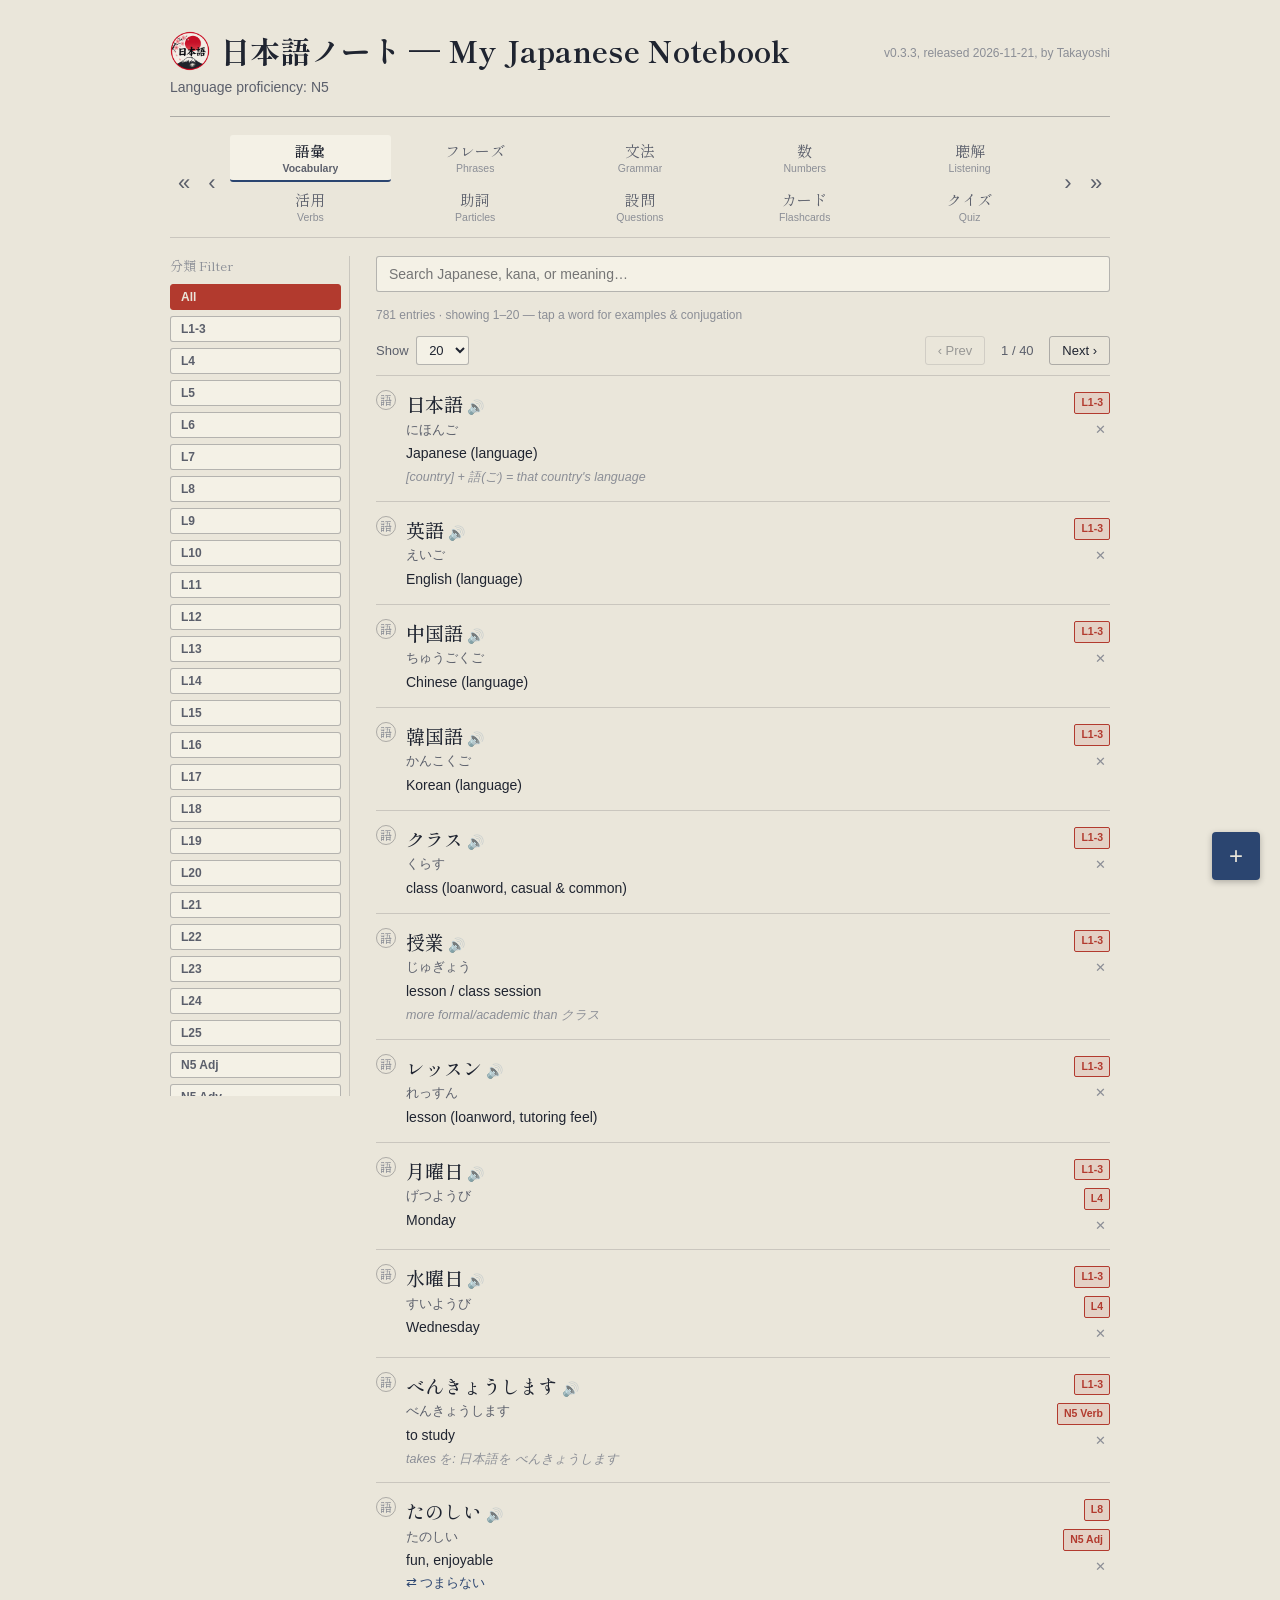
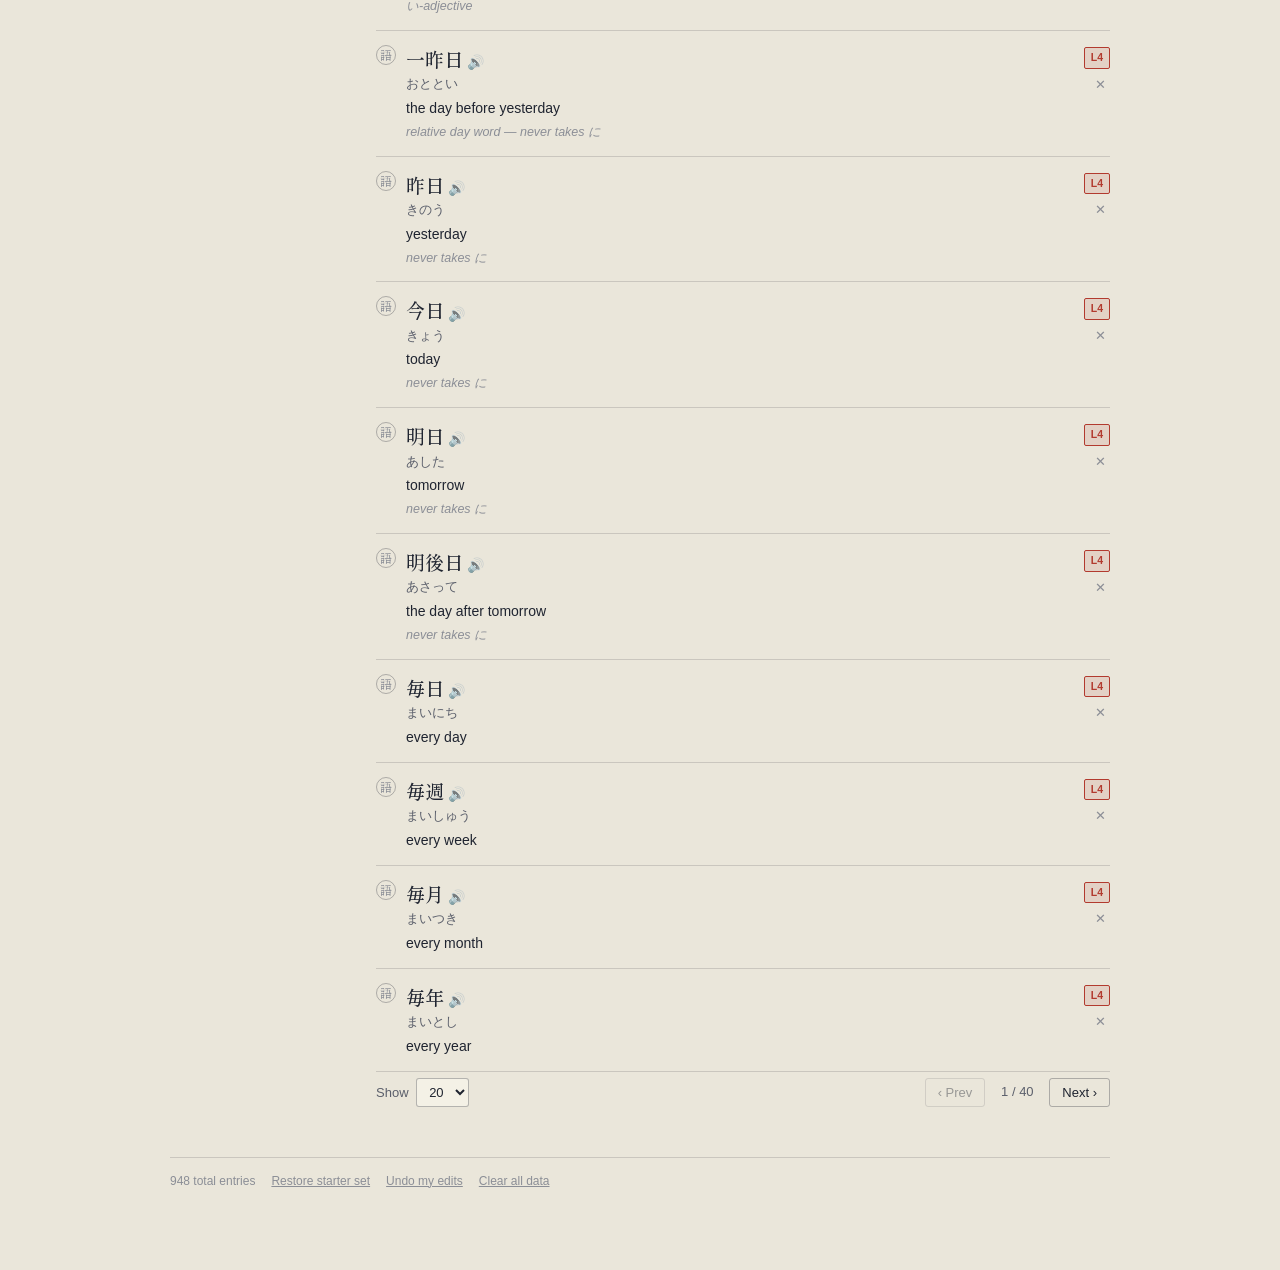
==== commit 36cc8cdf: "add home icon and tab icon" ====
--- a/index.html
+++ b/index.html
@@ -4,6 +4,8 @@
 <meta charset="UTF-8">
 <meta name="viewport" content="width=device-width, initial-scale=1, viewport-fit=cover">
 <title>日本語ノート — My Japanese Notebook</title>
+<link rel="icon" type="image/png" href="css/img/icon.png">
+<link rel="apple-touch-icon" href="css/img/icon.png">
 <link rel="preconnect" href="https://fonts.googleapis.com">
 <link rel="preconnect" href="https://fonts.gstatic.com" crossorigin>
 <link rel="stylesheet" href="https://fonts.googleapis.com/css2?family=Shippori+Mincho:wght@500;700&display=swap">
@@ -12,7 +14,7 @@
 <body>
 <div class="app">
   <header class="top">
-    <div class="top-row"><h1>日本語ノート</h1><span class="ver-line">v0.3.2, released 2026-11-21</span></div>
+    <div class="top-row"><h1><img class="brand-icon" src="css/img/icon.png" alt="" width="40" height="40">日本語ノート — My Japanese Notebook</h1><span class="ver-line">v0.3.3, released 2026-11-21, by Takayoshi</span></div>
     <p class="prof-line">Language proficiency: N5</p>
   </header>
 
--- a/css/style.css
+++ b/css/style.css
@@ -75,11 +75,20 @@
     margin-bottom: 18px;
   }
   header.top h1 {
+    display: flex;
+    align-items: center;
+    gap: 10px;
     font-family: var(--font-display);
     font-weight: 700;
-    font-size: clamp(26px, 6vw, 34px);
+    font-size: clamp(22px, 4.6vw, 30px);
     margin: 0 0 4px;
     letter-spacing: 0.01em;
+  }
+  .brand-icon {
+    width: 40px;
+    height: 40px;
+    flex: none;
+    border-radius: 50%;
   }
   header.top p {
     margin: 0;
@@ -88,7 +97,7 @@
     max-width: 48ch;
   }
 
-  .top-row { display: flex; flex-wrap: wrap; align-items: baseline; justify-content: space-between; gap: 2px 12px; }
+  .top-row { display: flex; flex-wrap: wrap; align-items: center; justify-content: space-between; gap: 8px 12px; }
   .ver-line { margin-left: auto; font-size: 12px; color: var(--ink-faint); white-space: nowrap; }
   nav.tabs {
     display: flex;
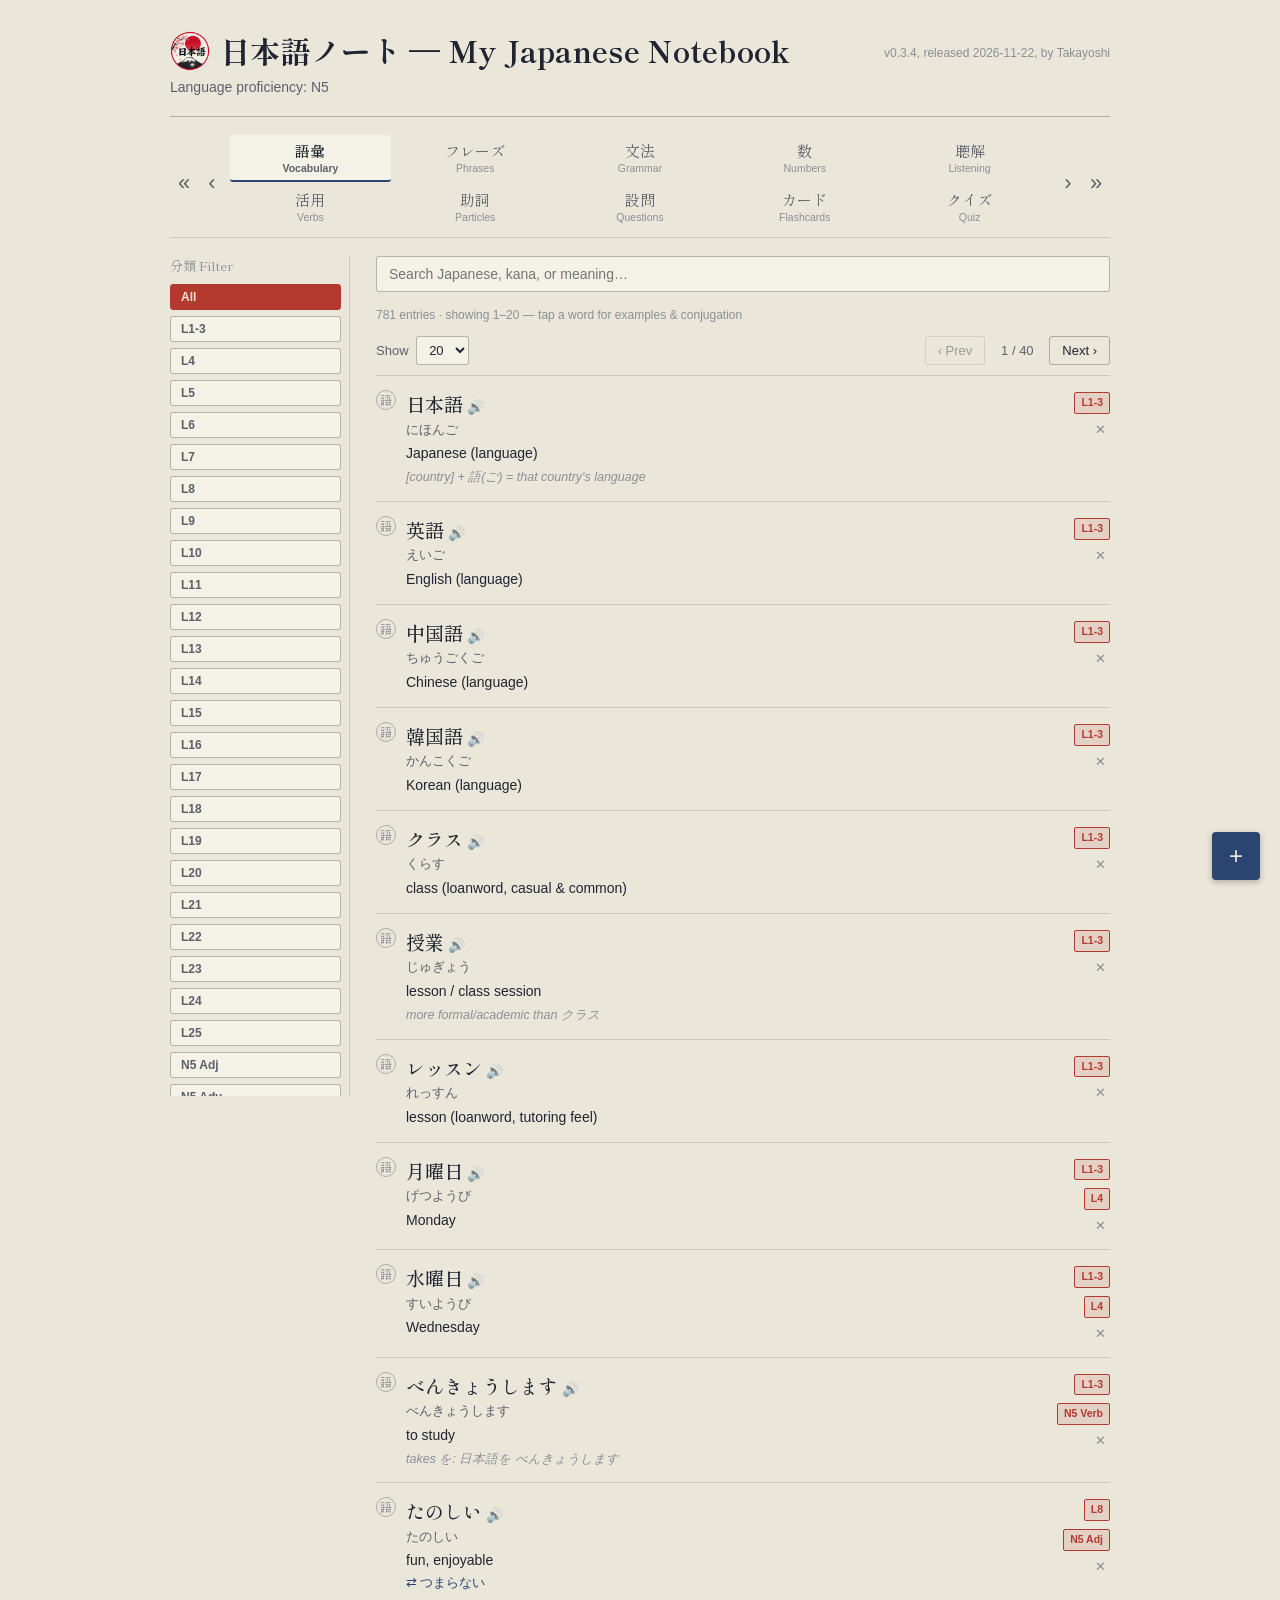
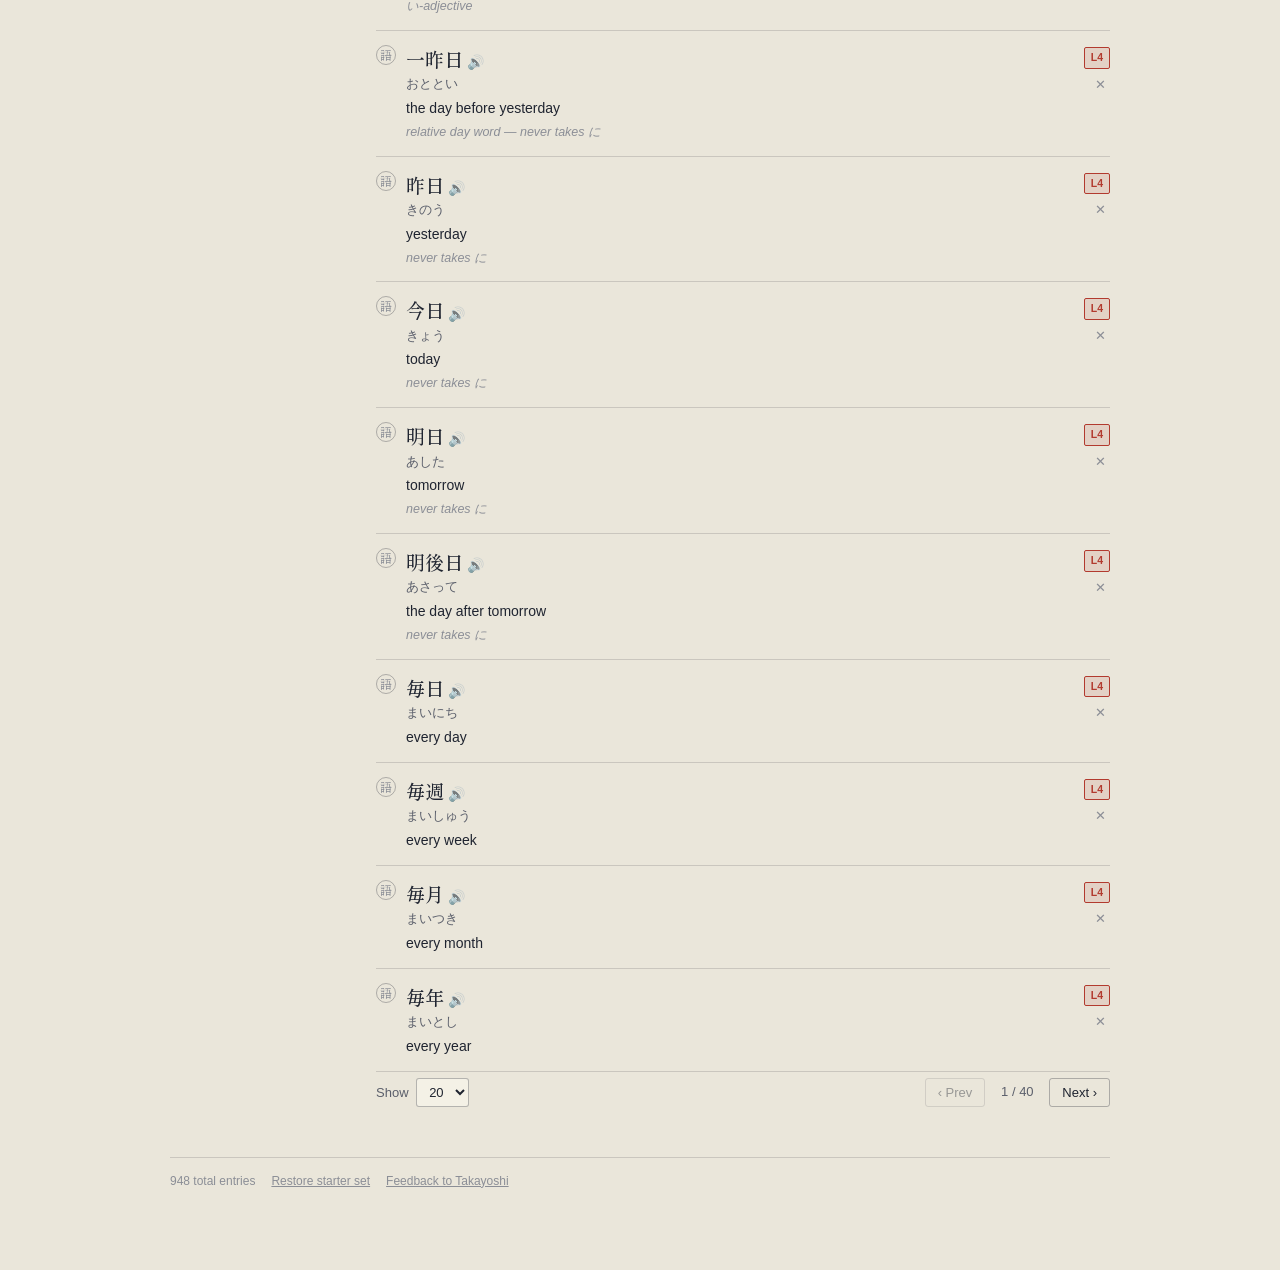
==== commit bf7d533b: "remove unused buttons, add feedback button" ====
--- a/index.html
+++ b/index.html
@@ -14,7 +14,7 @@
 <body>
 <div class="app">
   <header class="top">
-    <div class="top-row"><h1><img class="brand-icon" src="css/img/icon.png" alt="" width="40" height="40">日本語ノート — My Japanese Notebook</h1><span class="ver-line">v0.3.3, released 2026-11-21, by Takayoshi</span></div>
+    <div class="top-row"><h1><img class="brand-icon" src="css/img/icon.png" alt="" width="40" height="40">日本語ノート — My Japanese Notebook</h1><span class="ver-line">v0.3.4, released 2026-11-22, by Takayoshi</span></div>
     <p class="prof-line">Language proficiency: N5</p>
   </header>
 
@@ -42,8 +42,7 @@
   <footer class="app-footer">
     <span id="totalCount"></span>
     <button id="restoreBtn">Restore starter set</button>
-    <button id="resetEditsBtn">Undo my edits</button>
-    <button id="clearBtn">Clear all data</button>
+    <a href="mailto:peterchowacademy@gmail.com?subject=日本語ノート Feedback">Feedback to Takayoshi</a>
   </footer>
 </div>
 
@@ -53,7 +52,7 @@
     <form id="addForm">
       <div class="field">
         <label for="f-category">Type</label>
-        <select id="f-category">
+        <select id="f-category">s
           <option value="vocab">Vocabulary</option>
           <option value="phrase">Phrase</option>
           <option value="grammar">Grammar point</option>
--- a/css/style.css
+++ b/css/style.css
@@ -1,4 +1,4 @@
-  :root {
+:root {
     --paper: #EAE6DA;
     --paper-card: #F4F1E6;
     --ink: #1F2430;
@@ -394,10 +394,11 @@
     gap: 16px;
     flex-wrap: wrap;
   }
-  footer.app-footer button {
+  footer.app-footer button,
+  footer.app-footer a {
     background: none; border: none; padding: 0;
     color: var(--ink-faint); text-decoration: underline;
-    cursor: pointer; font-size: 12px;
+    cursor: pointer; font-size: 12px; font-family: inherit;
   }
 
   /* Tag chips bar */
